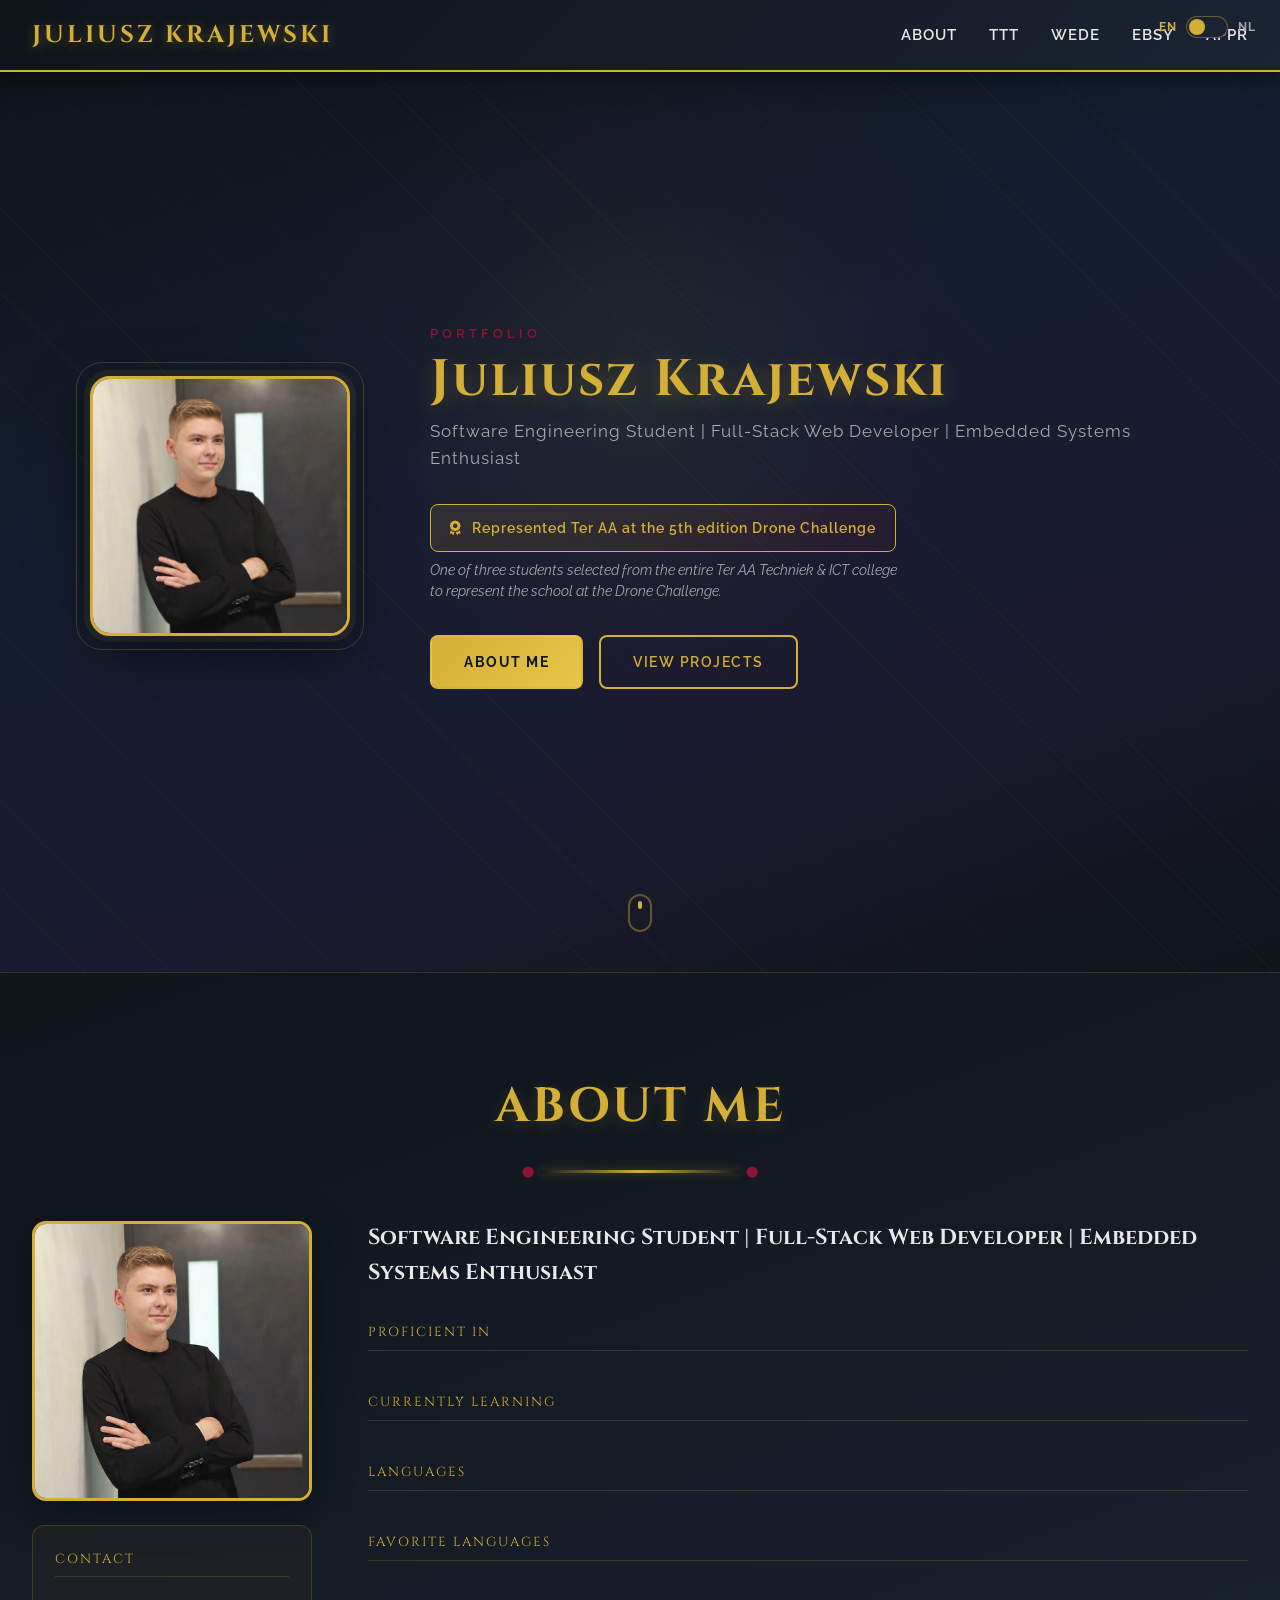
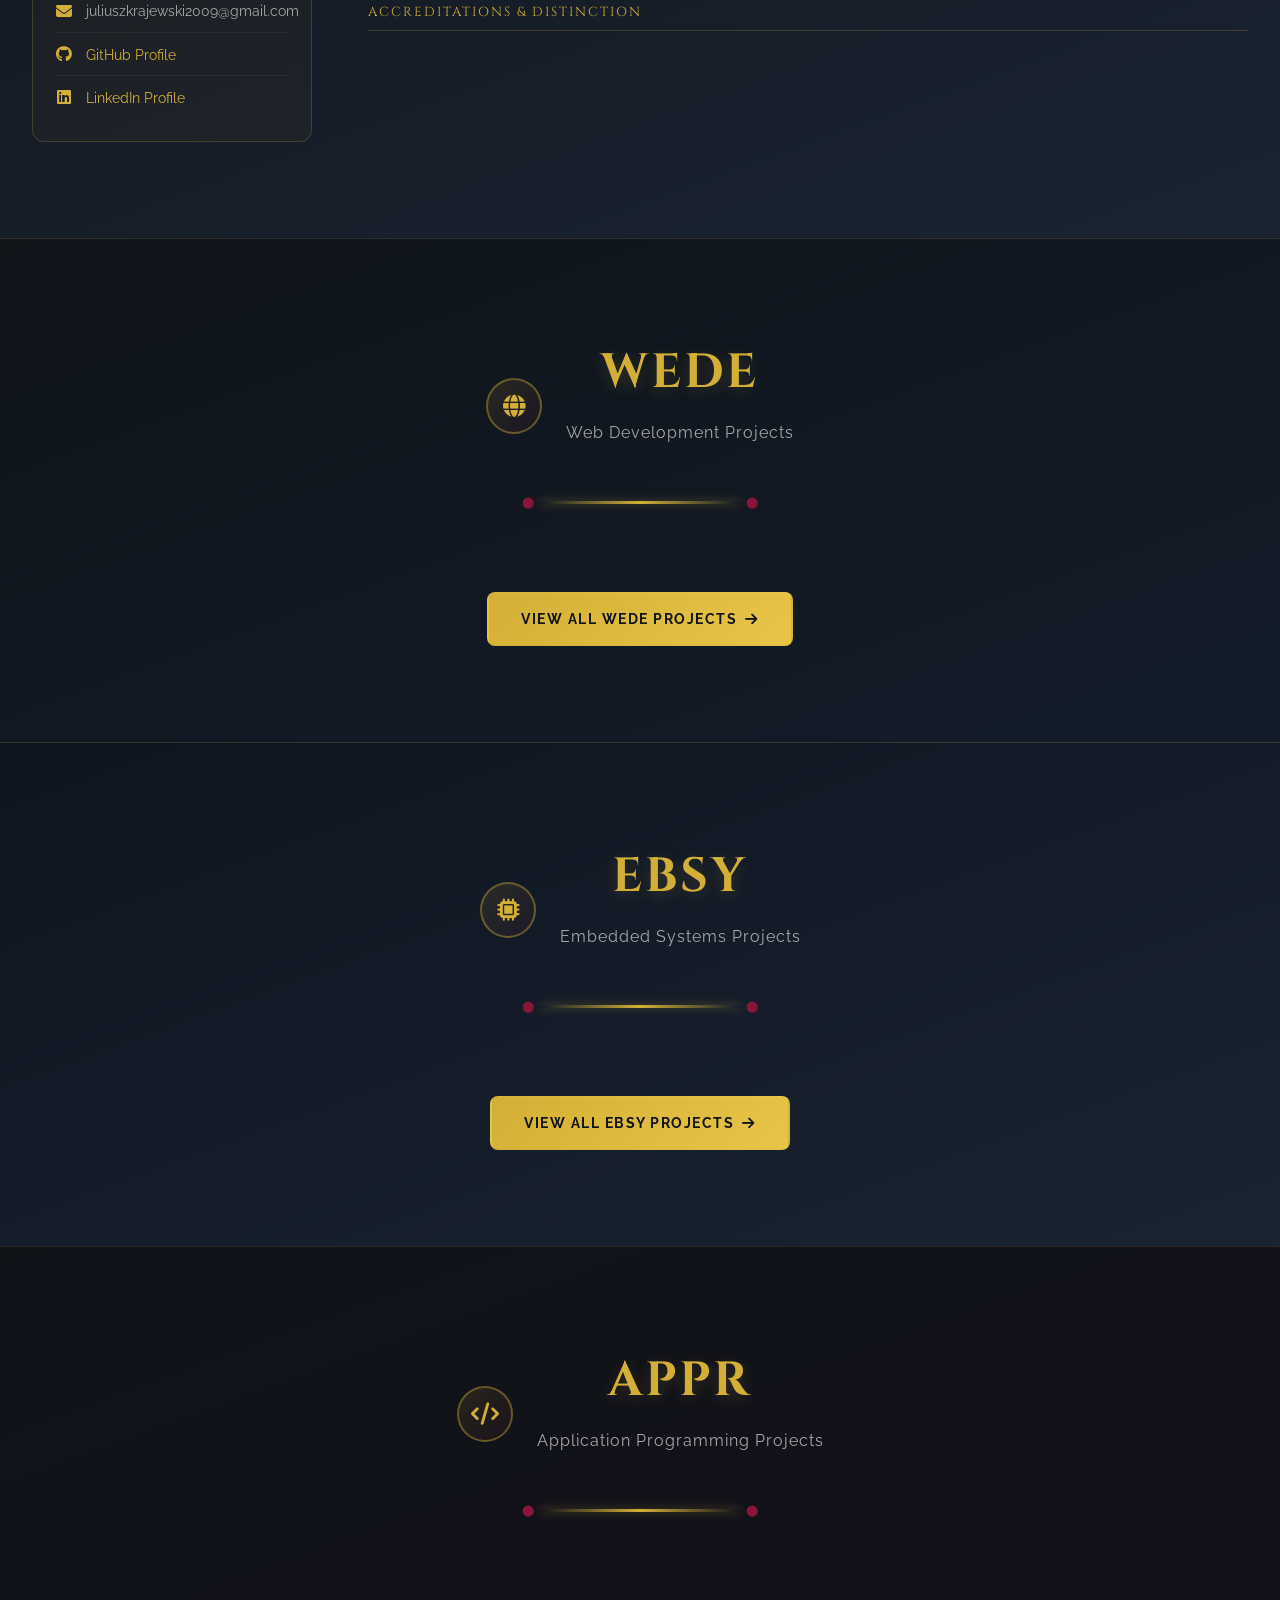
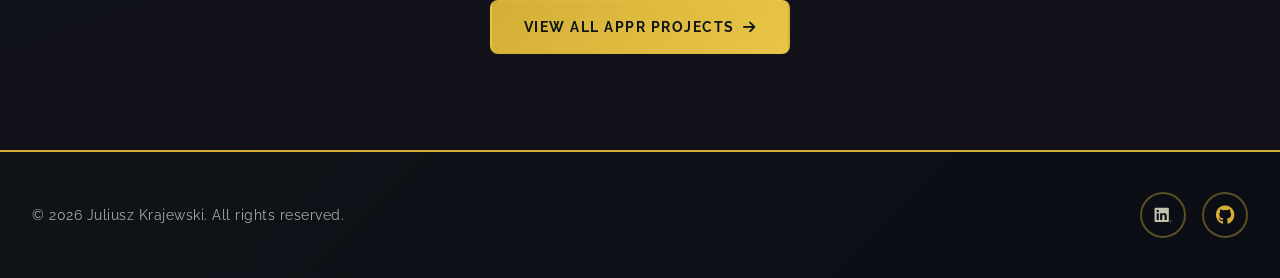
==== index.html @ e49eddc2 "Add files via upload" ====
<!DOCTYPE html>
<html lang="en">
<head>
    <meta charset="UTF-8">
    <meta name="viewport" content="width=device-width, initial-scale=1.0">
    <title>Juliusz Krajewski – Portfolio</title>
    <link rel="preconnect" href="https://fonts.googleapis.com">
    <link href="https://fonts.googleapis.com/css2?family=Cinzel:wght@400;600;700&family=Raleway:wght@300;400;500;600;700&display=swap" rel="stylesheet">
    <link rel="stylesheet" href="https://cdnjs.cloudflare.com/ajax/libs/font-awesome/6.4.0/css/all.min.css">
    <link rel="stylesheet" href="styles/portfolio.css">
</head>
<body>

<!-- Language Toggle -->
<div class="lang-toggle-wrapper">
    <label class="lang-switch" aria-label="Switch language">
        <span class="lang-switch__label lang-switch__label--active">EN</span>
        <div class="lang-switch__toggle">
            <input type="checkbox" id="langToggle" aria-label="Toggle English / Dutch">
            <div class="lang-switch__slider"></div>
        </div>
        <span class="lang-switch__label">NL</span>
    </label>
</div>

<!-- NAVIGATION -->
<header class="main-header" id="top">
    <nav class="navbar">
        <div class="nav-container">
            <a href="#hero" class="logo-link" data-field="hero-name">Juliusz Krajewski</a>
            <ul class="nav-menu" id="navMenu">
                <li><a href="#about" class="nav-link" data-i18n="nav.about">About</a></li>
                <li><a href="pages/ttt.html" class="nav-link" data-i18n="nav.ttt">TTT</a></li>
                <li><a href="#wede"  class="nav-link" data-i18n="nav.wede">WEDE</a></li>
                <li><a href="#ebsy"  class="nav-link" data-i18n="nav.ebsy">EBSY</a></li>
                <li><a href="#appr"  class="nav-link" data-i18n="nav.appr">APPR</a></li>
            </ul>
            <button class="nav-toggle" id="navToggle" aria-label="Toggle navigation">
                <span></span><span></span><span></span>
            </button>
        </div>
    </nav>
</header>

<!-- HERO -->
<section class="hero" id="hero">
    <div class="hero-bg-pattern" aria-hidden="true"></div>
    <div class="hero-inner">

        <div class="hero-photo-wrap">
            <img data-field="hero-image"
                 src="assets/me.jpg"
                 alt="Juliusz Krajewski"
                 class="hero-photo">
            <div class="hero-photo-ring" aria-hidden="true"></div>
        </div>

        <div class="hero-text">
            <p class="hero-eyebrow" data-i18n="hero.eyebrow" data-field="hero-eyebrow">Portfolio</p>
            <h1 class="hero-name" data-field="hero-name">Juliusz Krajewski</h1>
            <p class="hero-title" data-field="hero-title">Software Engineering Student | Full-Stack Web Developer | Embedded Systems Enthusiast</p>
            <div class="hero-badge">
                <i class="fas fa-award"></i>
                <span data-field="hero-participation">Represented Ter AA at the 5th edition Drone Challenge</span>
            </div>
            <p class="hero-badge-sub" data-i18n="hero.badge_sub">
                One of three students selected from the entire Ter AA Techniek & ICT college
                to represent the school at the Drone Challenge.
            </p>
            <div class="hero-ctas">
                <a href="#about" class="btn-gold" data-i18n="hero.btn_about">About Me</a>
                <a href="#wede"  class="btn-outline" data-i18n="hero.btn_projects">View Projects</a>
            </div>
        </div>

    </div>
    <div class="scroll-indicator" aria-hidden="true"><span></span></div>
</section>

<!-- ABOUT ME -->
<section class="section about-section" id="about">
    <div class="section-container">
        <h2 class="section-title" data-i18n="about.title">About Me</h2>
        <div class="roman-divider"></div>

        <div class="about-grid">

            <!-- Left: photo + contact card -->
            <div class="about-left">
                <img data-field="about-image"
                     src="assets/me.jpg"
                     alt="Juliusz Krajewski"
                     class="about-photo">

                <div class="contact-card">
                    <p class="card-label" data-i18n="about.contact">Contact</p>
                    <div class="contact-item">
                        <i class="fas fa-envelope"></i>
                        <span data-field="contact-email">juliuszkrajewski2009@gmail.com</span>
                    </div>
                    <div class="contact-item">
                        <i class="fab fa-github"></i>
                        <a data-field="contact-github"
                           href="https://github.com/ShadowPL618"
                           target="_blank" rel="noopener" data-i18n="about.github">GitHub Profile</a>
                    </div>
                    <div class="contact-item">
                        <i class="fab fa-linkedin"></i>
                        <a data-field="contact-linkedin"
                           href="https://www.linkedin.com/in/juliusz-krajewski-12a225389/?skipRedirect=true"
                           target="_blank" rel="noopener" data-i18n="about.linkedin">LinkedIn Profile</a>
                    </div>
                </div>
            </div>

            <!-- Right: bio, skills, languages -->
            <div class="about-right">
                <h3 class="about-role" data-field="about-title">Software Engineering Student | Full-Stack Web Developer | Embedded Systems Enthusiast</h3>
                <p class="about-bio" data-field="about-bio"></p>

                <div class="skills-block">
                    <p class="card-label" data-i18n="about.skills_proficient">Proficient In</p>
                    <div class="badges-row" id="skills-proficient"></div>
                </div>

                <div class="skills-block">
                    <p class="card-label" data-i18n="about.skills_learning">Currently Learning</p>
                    <div class="badges-row" id="skills-learning"></div>
                </div>

                <div class="skills-block">
                    <p class="card-label" data-i18n="about.languages">Languages</p>
                    <div class="languages-grid" id="languages-grid"></div>
                </div>

                <div class="skills-block" id="favorite-block">
                    <p class="card-label" data-i18n="about.favorite_languages">Favorite Languages</p>
                    <div class="badges-row" id="favorite-technologies"></div>
                </div>

                <div class="skills-block">
                    <p class="card-label" data-i18n="about.certificates">Accreditations & Distinction</p>
                    <ul class="certificates-list" id="certificates-list"></ul>
                </div>
            </div>

        </div>
    </div>
</section>

<!-- WEDE SECTION -->
<section class="section proj-section proj-section--wede" id="wede">
    <div class="section-container">
        <div class="proj-section-header">
            <div class="proj-section-icon"><i class="fas fa-globe"></i></div>
            <div>
                <h2 class="section-title" data-i18n="section.wede">WEDE</h2>
                <p class="section-subtitle" data-i18n="section.wede_subtitle">Web Development Projects</p>
            </div>
        </div>
        <div class="roman-divider"></div>
        <div class="preview-grid" id="projects-wede"></div>
        <div class="section-cta">
            <a href="pages/wede.html" class="btn-gold" data-i18n="project.view_all_wede">
                View All WEDE Projects <i class="fas fa-arrow-right"></i>
            </a>
        </div>
    </div>
</section>

<!-- EBSY SECTION -->
<section class="section proj-section proj-section--ebsy" id="ebsy">
    <div class="section-container">
        <div class="proj-section-header">
            <div class="proj-section-icon"><i class="fas fa-microchip"></i></div>
            <div>
                <h2 class="section-title" data-i18n="section.ebsy">EBSY</h2>
                <p class="section-subtitle" data-i18n="section.ebsy_subtitle">Embedded Systems Projects</p>
            </div>
        </div>
        <div class="roman-divider"></div>
        <div class="preview-grid" id="projects-ebsy"></div>
        <div class="section-cta">
            <a href="pages/ebsy.html" class="btn-gold" data-i18n="project.view_all_ebsy">
                View All EBSY Projects <i class="fas fa-arrow-right"></i>
            </a>
        </div>
    </div>
</section>

<!-- APPR SECTION -->
<section class="section proj-section proj-section--appr" id="appr">
    <div class="section-container">
        <div class="proj-section-header">
            <div class="proj-section-icon"><i class="fas fa-code"></i></div>
            <div>
                <h2 class="section-title" data-i18n="section.appr">APPR</h2>
                <p class="section-subtitle" data-i18n="section.appr_subtitle">Application Programming Projects</p>
            </div>
        </div>
        <div class="roman-divider"></div>
        <div class="preview-grid" id="projects-appr"></div>
        <div class="section-cta">
            <a href="pages/appr.html" class="btn-gold" data-i18n="project.view_all_appr">
                View All APPR Projects <i class="fas fa-arrow-right"></i>
            </a>
        </div>
    </div>
</section>

<!-- FOOTER -->
<footer class="main-footer">
    <div class="footer-inner">
        <p class="footer-copy">&copy; <span id="footer-year">2026</span> <span id="footer-name">Juliusz Krajewski</span>. <span data-i18n="footer.copyright">All rights reserved.</span></p>
        <div class="footer-socials">
            <a href="https://www.linkedin.com/in/juliusz-krajewski-12a225389/?skipRedirect=true"
               target="_blank" rel="noopener" class="social-btn social-btn--linkedin" title="LinkedIn">
                <img src="assets/LinkedIn-Icon-Black-Logo.wine.svg" alt="LinkedIn" class="social-svg">
            </a>
            <a href="https://github.com/ShadowPL618"
               target="_blank" rel="noopener" class="social-btn social-btn--github" title="GitHub">
                <i class="fab fa-github"></i>
            </a>
        </div>
    </div>
</footer>

<!-- Scripts -->
<script src="data/portfolio-data.js"></script>
<script src="scripts/portfolio-i18n.js"></script>
<script src="scripts/portfolio-main.js"></script>

</body>
</html>
---- styles/portfolio.css ----
/**
 * portfolio.css
 * ─────────────────────────────────────────────────────────────
 * Single stylesheet for the entire portfolio.
 * Replaces portfolio-main.css AND landing.css.
 *
 * Sections (Ctrl+F to jump):
 *   1.  CSS Variables & Reset
 *   2.  Typography (Cinzel + Raleway)
 *   3.  Scrollbar
 *   4.  Navigation / Header
 *   5.  Hero Section
 *   6.  Shared Section Styles
 *   7.  About Me Section
 *   8.  Project Preview Cards (landing page)
 *   9.  Project Detail Cards (wede/ebsy/appr/cv pages)
 *   10. Carousel
 *   11. Buttons & Badges
 *   12. Footer
 *   13. Responsive (tablet + mobile)
 * ─────────────────────────────────────────────────────────────
 */


/* ─────────────────────────────────────────────
   1. CSS VARIABLES & RESET
───────────────────────────────────────────── */
:root {
    /* Navy palette */
    --navy-dark:   #0f1419;
    --navy-medium: #1a2332;
    --navy-light:  #2a3f5f;

    /* Legion accent colours */
    --gold:        #d4af37;
    --light-gold:  #e8c547;
    --crimson:     #8b1538;

    /* Text */
    --text-primary:   #e8e8e8;
    --text-secondary: #a8a8a8;

    /* Smooth transition used everywhere */
    --transition: 0.3s cubic-bezier(0.4, 0, 0.2, 1);
}

*, *::before, *::after {
    margin: 0;
    padding: 0;
    box-sizing: border-box;
}

html { scroll-behavior: smooth; }

body {
    font-family: 'Raleway', 'Segoe UI', sans-serif;
    background-color: var(--navy-dark);
    color: var(--text-primary);
    line-height: 1.6;
    overflow-x: hidden;
}

img { display: block; max-width: 100%; }
a   { color: inherit; }


/* ─────────────────────────────────────────────
   2. TYPOGRAPHY
   Cinzel for headings, Raleway for body
───────────────────────────────────────────── */
h1, h2, h3,
.section-title,
.hero-name,
.logo-link,
.preview-card-title,
.project-detailed-content h3 {
    font-family: 'Cinzel', serif;
}

.section-title {
    font-size: clamp(1.8rem, 4vw, 3rem);
    color: var(--gold);
    text-align: center;
    text-transform: uppercase;
    letter-spacing: 3px;
    margin-bottom: 0.5rem;
    text-shadow: 0 4px 15px rgba(212, 175, 55, 0.2);
}

.section-subtitle {
    text-align: center;
    color: var(--text-secondary);
    font-size: 1rem;
    letter-spacing: 1px;
    margin-bottom: 2rem;
}

/* Gold gradient divider line with crimson dots */
.roman-divider {
    max-width: 200px;
    height: 3px;
    margin: 1.5rem auto 2.5rem;
    background: linear-gradient(90deg, transparent, var(--gold), transparent);
    box-shadow: 0 0 10px rgba(212, 175, 55, 0.4);
    position: relative;
}
.roman-divider::before,
.roman-divider::after {
    content: '⬤';
    position: absolute;
    top: 50%;
    transform: translateY(-50%);
    color: var(--crimson);
    font-size: 0.7rem;
}
.roman-divider::before { left: -18px; }
.roman-divider::after  { right: -18px; }


/* ─────────────────────────────────────────────
   3. SCROLLBAR
───────────────────────────────────────────── */
::-webkit-scrollbar       { width: 10px; }
::-webkit-scrollbar-track { background: var(--navy-dark); }
::-webkit-scrollbar-thumb { background: var(--gold); border-radius: 5px; }
::-webkit-scrollbar-thumb:hover { background: var(--light-gold); }


/* ─────────────────────────────────────────────
   4. NAVIGATION / HEADER
───────────────────────────────────────────── */
.main-header {
    position: sticky;
    top: 0;
    z-index: 1000;
    background: linear-gradient(135deg, var(--navy-dark), var(--navy-medium));
    border-bottom: 2px solid var(--gold);
    box-shadow: 0 4px 20px rgba(0, 0, 0, 0.5);
}

.navbar { padding: 1rem 0; }

.nav-container {
    max-width: 1400px;
    margin: 0 auto;
    padding: 0 2rem;
    display: flex;
    justify-content: space-between;
    align-items: center;
}

/* Logo / site name */
.logo-link,
.nav-logo h1 {
    font-family: 'Cinzel', serif;
    font-size: 1.5rem;
    font-weight: 700;
    color: var(--gold);
    text-decoration: none;
    letter-spacing: 3px;
    text-transform: uppercase;
    text-shadow: 0 2px 12px rgba(212, 175, 55, 0.35);
    transition: color var(--transition), text-shadow var(--transition);
}
.logo-link:hover { color: var(--light-gold); }

/* Nav links list */
.nav-menu {
    display: flex;
    list-style: none;
    gap: 2rem;
}

.nav-link {
    color: var(--text-primary);
    text-decoration: none;
    font-size: 0.95rem;
    font-weight: 600;
    text-transform: uppercase;
    letter-spacing: 1px;
    position: relative;
    transition: color var(--transition);
}

/* Underline slide-in on hover / active */
.nav-link::after {
    content: '';
    position: absolute;
    bottom: -5px;
    left: 0;
    width: 0;
    height: 2px;
    background: linear-gradient(90deg, var(--gold), var(--crimson));
    transition: width var(--transition);
}
.nav-link:hover,
.nav-link--active { color: var(--gold); }
.nav-link:hover::after,
.nav-link--active::after { width: 100%; }

/* Hamburger button (hidden on desktop) */
.nav-toggle {
    display: none;
    flex-direction: column;
    gap: 5px;
    background: none;
    border: none;
    cursor: pointer;
    padding: 4px;
}
.nav-toggle span {
    display: block;
    width: 26px;
    height: 2px;
    background: var(--gold);
    border-radius: 2px;
    transition: transform 0.3s, opacity 0.3s;
}
.nav-toggle--active span:nth-child(1) { transform: translateY(7px)  rotate(45deg);  }
.nav-toggle--active span:nth-child(2) { opacity: 0; }
.nav-toggle--active span:nth-child(3) { transform: translateY(-7px) rotate(-45deg); }


/* ─────────────────────────────────────────────
   5. HERO SECTION
───────────────────────────────────────────── */
.hero {
    position: relative;
    min-height: 100vh;
    display: flex;
    align-items: center;
    justify-content: center;
    overflow: hidden;
    padding: 6rem 2rem 8rem;
    background: linear-gradient(160deg,
        var(--navy-dark) 0%,
        #141e30        40%,
        #1a1a2e        70%,
        var(--navy-dark) 100%
    );
}

/* Diagonal grid pattern overlay */
.hero-bg-pattern {
    position: absolute;
    inset: 0;
    pointer-events: none;
    background-image:
        repeating-linear-gradient(45deg,
            rgba(212, 175, 55, 0.03) 0px, rgba(212, 175, 55, 0.03) 1px,
            transparent 1px, transparent 60px),
        repeating-linear-gradient(-45deg,
            rgba(139, 21, 56, 0.02) 0px, rgba(139, 21, 56, 0.02) 1px,
            transparent 1px, transparent 60px);
}

/* Radial glow behind content */
.hero::before {
    content: '';
    position: absolute;
    top: 35%;
    left: 50%;
    transform: translate(-50%, -50%);
    width: 700px;
    height: 700px;
    background: radial-gradient(circle,
        rgba(212, 175, 55, 0.07) 0%,
        rgba(139, 21, 56, 0.04) 50%,
        transparent 72%
    );
    pointer-events: none;
    animation: pulseGlow 7s ease-in-out infinite;
}
@keyframes pulseGlow {
    0%, 100% { opacity: 1;   transform: translate(-50%, -50%) scale(1);   }
    50%       { opacity: 0.6; transform: translate(-50%, -50%) scale(1.12); }
}

.hero-inner {
    position: relative;
    z-index: 2;
    display: flex;
    align-items: center;
    gap: 5rem;
    max-width: 1100px;
    width: 100%;
    margin: 0 auto;
}

/* ── Hero photo ── */
.hero-photo-wrap {
    position: relative;
    flex-shrink: 0;
    opacity: 0;
    transform: translateX(-30px);
    transition: opacity 0.8s ease 0.2s, transform 0.8s ease 0.2s;
}
.hero-photo-wrap.is-visible { opacity: 1; transform: translateX(0); }

.hero-photo {
    width: 260px;
    height: 260px;
    border-radius: 20px;
    object-fit: cover;
    border: 3px solid var(--gold);
    box-shadow: 0 0 0 6px rgba(212, 175, 55, 0.08), 0 20px 60px rgba(0,0,0,0.5);
    transition: transform var(--transition), box-shadow var(--transition);
}
.hero-photo:hover {
    transform: translateY(-8px) rotate(1deg);
    box-shadow: 0 0 0 10px rgba(212, 175, 55, 0.14), 0 30px 80px rgba(0,0,0,0.6);
}

/* Spinning decorative ring */
.hero-photo-ring {
    position: absolute;
    inset: -14px;
    border-radius: 26px;
    border: 1px solid rgba(212, 175, 55, 0.22);
    pointer-events: none;
    animation: spinRing 22s linear infinite;
}
@keyframes spinRing { to { transform: rotate(360deg); } }

/* ── Hero text ── */
.hero-text {
    flex: 1;
    opacity: 0;
    transform: translateX(30px);
    transition: opacity 0.8s ease 0.4s, transform 0.8s ease 0.4s;
}
.hero-text.is-visible { opacity: 1; transform: translateX(0); }

.hero-eyebrow {
    font-size: 0.8rem;
    font-weight: 600;
    color: var(--crimson);
    text-transform: uppercase;
    letter-spacing: 4px;
    margin-bottom: 0.5rem;
}
.hero-name {
    font-size: clamp(2rem, 4vw, 3.2rem);
    color: var(--gold);
    line-height: 1.1;
    letter-spacing: 2px;
    margin-bottom: 0.6rem;
    text-shadow: 0 4px 20px rgba(212, 175, 55, 0.25);
}
.hero-title {
    font-size: 1.05rem;
    color: var(--text-secondary);
    margin-bottom: 2rem;
    letter-spacing: 1px;
}

/* Achievement badge */
.hero-badge {
    display: inline-flex;
    align-items: center;
    gap: 0.6rem;
    background: linear-gradient(135deg,
        rgba(212, 175, 55, 0.12),
        rgba(139, 21, 56, 0.08)
    );
    border: 1px solid var(--gold);
    border-radius: 8px;
    padding: 0.7rem 1.2rem;
    color: var(--gold);
    font-weight: 600;
    font-size: 0.9rem;
    letter-spacing: 1px;
    margin-bottom: 0.5rem;
}
.hero-badge-sub {
    font-size: 0.85rem;
    color: var(--text-secondary);
    font-style: italic;
    margin-bottom: 2rem;
    max-width: 480px;
    line-height: 1.6;
}

/* Hero CTA buttons */
.hero-ctas {
    display: flex;
    gap: 1rem;
    flex-wrap: wrap;
}

/* Scroll bounce indicator */
.scroll-indicator {
    position: absolute;
    bottom: 2.5rem;
    left: 50%;
    transform: translateX(-50%);
    z-index: 2;
}
.scroll-indicator span {
    display: block;
    width: 24px;
    height: 38px;
    border: 2px solid rgba(212, 175, 55, 0.4);
    border-radius: 12px;
    position: relative;
}
.scroll-indicator span::before {
    content: '';
    position: absolute;
    top: 5px;
    left: 50%;
    transform: translateX(-50%);
    width: 4px;
    height: 8px;
    background: var(--gold);
    border-radius: 2px;
    animation: scrollBounce 2s infinite;
}
@keyframes scrollBounce {
    0%, 100% { top: 5px;  opacity: 1; }
    80%       { top: 18px; opacity: 0; }
}


/* ─────────────────────────────────────────────
   6. SHARED SECTION STYLES
───────────────────────────────────────────── */
.portfolio-main { background: var(--navy-dark); }

.section {
    padding: 6rem 0;
    border-top: 1px solid rgba(212, 175, 55, 0.15);
}
.section:first-of-type { border-top: none; }

.section-container {
    max-width: 1400px;
    margin: 0 auto;
    padding: 0 2rem;
}

/* Section header row with icon (WEDE / EBSY / APPR) */
.proj-section-header {
    display: flex;
    align-items: center;
    gap: 1.5rem;
    justify-content: center;
    margin-bottom: 1rem;
}
.proj-section-icon {
    width: 56px;
    height: 56px;
    border-radius: 50%;
    border: 2px solid rgba(212, 175, 55, 0.4);
    background: linear-gradient(135deg,
        rgba(212, 175, 55, 0.12),
        rgba(139, 21, 56, 0.08)
    );
    display: flex;
    align-items: center;
    justify-content: center;
    font-size: 1.4rem;
    color: var(--gold);
    flex-shrink: 0;
    transition: transform var(--transition), box-shadow var(--transition);
}
.proj-section-icon:hover {
    transform: rotate(12deg) scale(1.08);
    box-shadow: 0 0 18px rgba(212, 175, 55, 0.3);
}

/* Alternating background per section */
.proj-section--wede { background: linear-gradient(160deg, var(--navy-dark) 0%, #131c2a 100%); }
.proj-section--ebsy { background: linear-gradient(160deg, #0e1520 0%, var(--navy-medium) 100%); }
.proj-section--appr { background: linear-gradient(160deg, var(--navy-dark) 0%, #14101a 100%); }

/* CTA link below preview cards */
.section-cta {
    text-align: center;
    margin-top: 3rem;
}


/* ─────────────────────────────────────────────
   7. ABOUT ME SECTION
───────────────────────────────────────────── */
.about-section {
    background: linear-gradient(160deg, var(--navy-dark), var(--navy-medium));
}

.about-grid {
    display: grid;
    grid-template-columns: 280px 1fr;
    gap: 3.5rem;
    margin-top: 3rem;
    align-items: start;
    /* Fade-in initial state — JS adds .is-visible */
    opacity: 0;
    transform: translateY(20px);
    transition: opacity 0.7s ease, transform 0.7s ease;
}
.about-grid.is-visible { opacity: 1; transform: translateY(0); }

/* Left column */
.about-left {
    display: flex;
    flex-direction: column;
    gap: 1.5rem;
}

.about-photo, .profile-img {
    width: 100%;
    aspect-ratio: 1;
    object-fit: cover;
    border-radius: 14px;
    border: 3px solid var(--gold);
    box-shadow: 0 10px 40px rgba(0,0,0,0.4);
    transition: transform var(--transition), box-shadow var(--transition);
}
.about-photo:hover, .profile-img:hover {
    transform: translateY(-6px);
    box-shadow: 0 20px 50px rgba(212, 175, 55, 0.2);
}

/* Contact card */
.contact-card {
    background: rgba(212, 175, 55, 0.04);
    border: 1px solid rgba(212, 175, 55, 0.2);
    border-radius: 12px;
    padding: 1.4rem;
}

/* Right column */
.about-role {
    font-family: 'Cinzel', serif;
    font-size: 1.35rem;
    color: var(--text-primary);
    margin-bottom: 1rem;
}
.about-bio {
    color: var(--text-secondary);
    line-height: 1.9;
    margin-bottom: 2rem;
    font-size: 1rem;
}

/* Skills rows */
.skills-block { margin-bottom: 1.8rem; }

.badges-row {
    display: flex;
    flex-wrap: wrap;
    gap: 0.6rem;
    margin-top: 0.6rem;
}

/* Languages grid */
.languages-grid {
    display: grid;
    grid-template-columns: repeat(2, 1fr);
    gap: 0.8rem;
    margin-top: 0.6rem;
}

/* Contact / languages shared item row */
.contact-item,
.language-item {
    display: flex;
    align-items: center;
    gap: 0.8rem;
    padding: 0.6rem 0;
    border-bottom: 1px solid rgba(255,255,255,0.05);
    font-size: 0.9rem;
    color: var(--text-secondary);
    transition: color var(--transition);
}
.contact-item:last-child { border-bottom: none; }
.contact-item i {
    color: var(--gold);
    font-size: 1rem;
    width: 18px;
    text-align: center;
    flex-shrink: 0;
}
.contact-item a {
    color: var(--gold);
    text-decoration: none;
    transition: color var(--transition);
}
.contact-item a:hover { color: var(--light-gold); }

.language-item {
    padding: 0.7rem 1rem;
    background: rgba(212, 175, 55, 0.04);
    border-left: 3px solid var(--gold);
    border-bottom: none;
    border-radius: 6px;
    justify-content: space-between;
}
.language-item:hover { background: rgba(212, 175, 55, 0.1); }
.lang-name  { font-weight: 600; color: var(--text-primary); font-size: 0.9rem; }
.lang-level { color: var(--gold); font-size: 0.78rem; text-transform: uppercase; letter-spacing: 1px; }


/* ─────────────────────────────────────────────
   8. PROJECT PREVIEW CARDS (landing page)
───────────────────────────────────────────── */
.preview-grid {
    display: grid;
    grid-template-columns: repeat(auto-fit, minmax(280px, 1fr));
    gap: 1.8rem;
    margin-top: 2.5rem;
}

.preview-card {
    background: var(--navy-medium);
    border: 1px solid rgba(212, 175, 55, 0.12);
    border-radius: 12px;
    overflow: hidden;
    transition: transform var(--transition), box-shadow var(--transition), border-color var(--transition);
    /* Scroll fade-in */
    opacity: 0;
    transform: translateY(24px);
}
.preview-card.is-visible { opacity: 1; transform: translateY(0); }
.preview-card:nth-child(2) { transition-delay: 0.1s; }
.preview-card:nth-child(3) { transition-delay: 0.2s; }

.preview-card:hover {
    transform: translateY(-8px);
    box-shadow: 0 20px 50px rgba(0,0,0,0.4), 0 0 0 1px rgba(212, 175, 55, 0.3);
    border-color: rgba(212, 175, 55, 0.4);
}

/* Card image */
.preview-card-img-wrap {
    position: relative;
    height: 200px;
    overflow: hidden;
}
.preview-card-img {
    width: 100%;
    height: 100%;
    object-fit: cover;
    transition: transform 0.5s ease;
}
.preview-card:hover .preview-card-img { transform: scale(1.06); }

.preview-card-overlay {
    position: absolute;
    inset: 0;
    background: linear-gradient(to top, rgba(15,20,25,0.65) 0%, transparent 60%);
}

/* Card body */
.preview-card-body { padding: 1.4rem 1.5rem 1.6rem; }

.preview-card-title {
    font-size: 1.15rem;
    color: var(--gold);
    margin-bottom: 0.5rem;
    letter-spacing: 1px;
}
.preview-card-desc {
    color: var(--text-secondary);
    font-size: 0.9rem;
    line-height: 1.7;
    margin-bottom: 1rem;
}

/* Tech tags (shared between preview cards and detail cards) */
.tech-tags, .project-tech {
    display: flex;
    flex-wrap: wrap;
    gap: 0.5rem;
}
.tech-tag {
    padding: 0.3rem 0.85rem;
    background: rgba(212, 175, 55, 0.08);
    border: 1px solid rgba(212, 175, 55, 0.35);
    color: var(--gold);
    border-radius: 20px;
    font-size: 0.78rem;
    text-transform: uppercase;
    letter-spacing: 0.5px;
    transition: background var(--transition);
}
.tech-tag:hover { background: rgba(212, 175, 55, 0.18); }


/* ─────────────────────────────────────────────
   9. PROJECT DETAIL CARDS (wede/ebsy/appr pages)
───────────────────────────────────────────── */
.projects-detailed-grid {
    display: grid;
    grid-template-columns: 1fr;
    gap: 3rem;
    margin-top: 3rem;
}

.project-detailed-card {
    display: grid;
    grid-template-columns: 1fr 1fr;
    gap: 2rem;
    padding: 2rem;
    background: var(--navy-medium);
    border: 1px solid rgba(212, 175, 55, 0.1);
    border-radius: 12px;
    box-shadow: 0 8px 30px rgba(0,0,0,0.3);
    transition: box-shadow var(--transition);
}
.project-detailed-card:hover {
    box-shadow: 0 15px 50px rgba(212, 175, 55, 0.12);
}

/* Text side of the detail card */
.project-detailed-content {
    display: flex;
    flex-direction: column;
    gap: 1.4rem;
}
.project-detailed-content h3 {
    font-size: 1.8rem;
    color: var(--gold);
    text-shadow: 0 2px 10px rgba(212, 175, 55, 0.2);
}

/* Overview / description / tech blocks */
.project-overview,
.project-description,
.project-tech-section {
    background: rgba(212, 175, 55, 0.04);
    padding: 1.3rem 1.5rem;
    border-left: 3px solid var(--gold);
    border-radius: 8px;
}
.project-overview h4,
.project-description h4,
.project-tech-section h4 {
    color: var(--light-gold);
    margin-bottom: 0.8rem;
    text-transform: uppercase;
    letter-spacing: 1px;
    font-size: 0.9rem;
}
.project-overview p,
.project-description p {
    color: var(--text-secondary);
    line-height: 1.8;
    font-size: 0.95rem;
}

/* Action buttons row at bottom of detail card */
.project-action {
    margin-top: auto;
    display: flex;
    gap: 1rem;
    flex-wrap: wrap;
}


/* ─────────────────────────────────────────────
   10. CAROUSEL
───────────────────────────────────────────── */
.project-media-carousel {
    position: relative;
    background: var(--navy-dark);
    border-radius: 10px;
    overflow: hidden;
    height: 350px;
    display: flex;
    align-items: center;
    justify-content: center;
}

.carousel-main {
    width: 100%;
    height: 100%;
    position: relative;
}

.carousel-item {
    position: absolute;
    inset: 0;
    opacity: 0;
    transition: opacity var(--transition);
    display: flex;
    align-items: center;
    justify-content: center;
}
.carousel-item.active { opacity: 1; }
.carousel-item img    { width: 100%; height: 100%; object-fit: cover; }
.carousel-item video  { width: 100%; height: 100%; object-fit: contain; }

.video-container {
    width: 100%;
    height: 100%;
    display: flex;
    align-items: center;
    justify-content: center;
    background: rgba(0,0,0,0.5);
}

/* Prev / Next buttons */
.carousel-nav {
    position: absolute;
    top: 50%;
    left: 0;
    right: 0;
    transform: translateY(-50%);
    display: flex;
    justify-content: space-between;
    padding: 0 1rem;
    pointer-events: none;
    z-index: 10;
}
.carousel-prev,
.carousel-next {
    width: 42px;
    height: 42px;
    border-radius: 50%;
    border: none;
    background: rgba(212, 175, 55, 0.8);
    color: var(--navy-dark);
    font-size: 1.1rem;
    cursor: pointer;
    display: flex;
    align-items: center;
    justify-content: center;
    pointer-events: all;
    transition: all var(--transition);
}
.carousel-prev:hover,
.carousel-next:hover {
    background: var(--gold);
    transform: scale(1.1);
}

/* Dot indicators */
.carousel-indicators {
    position: absolute;
    bottom: 14px;
    left: 50%;
    transform: translateX(-50%);
    display: flex;
    gap: 0.7rem;
    z-index: 10;
}
.indicator {
    width: 10px;
    height: 10px;
    border-radius: 50%;
    background: rgba(212, 175, 55, 0.35);
    border: 2px solid transparent;
    cursor: pointer;
    transition: all var(--transition);
}
.indicator.active {
    background: var(--gold);
    width: 28px;
    border-radius: 5px;
}
.indicator:hover { background: var(--light-gold); }


/* ─────────────────────────────────────────────
   11. BUTTONS & BADGES
───────────────────────────────────────────── */

/* Gold filled button */
.btn-gold {
    display: inline-flex;
    align-items: center;
    gap: 0.5rem;
    padding: 0.85rem 2rem;
    background: linear-gradient(135deg, var(--gold), var(--light-gold));
    color: var(--navy-dark);
    border: 2px solid transparent;
    border-radius: 8px;
    font-family: 'Raleway', sans-serif;
    font-weight: 700;
    font-size: 0.88rem;
    text-transform: uppercase;
    letter-spacing: 1.5px;
    text-decoration: none;
    cursor: pointer;
    transition: all var(--transition);
}
.btn-gold:hover {
    transform: translateY(-3px);
    box-shadow: 0 12px 30px rgba(212, 175, 55, 0.35);
}

/* Outline / ghost button */
.btn-outline {
    display: inline-flex;
    align-items: center;
    gap: 0.5rem;
    padding: 0.85rem 2rem;
    background: transparent;
    color: var(--gold);
    border: 2px solid var(--gold);
    border-radius: 8px;
    font-family: 'Raleway', sans-serif;
    font-weight: 600;
    font-size: 0.88rem;
    text-transform: uppercase;
    letter-spacing: 1.5px;
    text-decoration: none;
    cursor: pointer;
    transition: all var(--transition);
}
.btn-outline:hover {
    background: rgba(212, 175, 55, 0.1);
    transform: translateY(-3px);
    box-shadow: 0 12px 30px rgba(212, 175, 55, 0.15);
}

/* GitHub button variant */
.btn-github {
    display: inline-flex;
    align-items: center;
    gap: 0.5rem;
    padding: 0.85rem 2rem;
    background: transparent;
    color: var(--text-secondary);
    border: 2px solid rgba(255,255,255,0.2);
    border-radius: 8px;
    font-family: 'Raleway', sans-serif;
    font-weight: 600;
    font-size: 0.88rem;
    text-transform: uppercase;
    letter-spacing: 1.5px;
    text-decoration: none;
    cursor: pointer;
    transition: all var(--transition);
}
.btn-github:hover {
    border-color: var(--text-primary);
    color: var(--text-primary);
    transform: translateY(-3px);
    box-shadow: 0 10px 25px rgba(255,255,255,0.08);
}

/* Skill badges */
.card-label {
    font-family: 'Cinzel', serif;
    color: var(--gold);
    font-size: 0.82rem;
    text-transform: uppercase;
    letter-spacing: 2px;
    margin-bottom: 0.8rem;
    padding-bottom: 0.4rem;
    border-bottom: 1px solid rgba(212, 175, 55, 0.2);
}

.badge {
    padding: 0.4rem 1rem;
    border-radius: 20px;
    font-size: 0.85rem;
    font-weight: 500;
    cursor: default;
    transition: all var(--transition);
}
.badge-gold {
    background: rgba(212, 175, 55, 0.1);
    border: 1px solid var(--gold);
    color: var(--gold);
}
.badge-gold:hover {
    background: rgba(212, 175, 55, 0.22);
    transform: translateY(-2px);
    box-shadow: 0 4px 12px rgba(212, 175, 55, 0.2);
}
.badge-crimson {
    background: rgba(139, 21, 56, 0.12);
    border: 1px solid var(--crimson);
    color: #e07090;
}
.badge-crimson:hover {
    background: rgba(139, 21, 56, 0.25);
    transform: translateY(-2px);
}

/* participation badge (hero) */
.participation-badge {
    display: inline-flex;
    align-items: center;
    gap: 0.5rem;
    background: linear-gradient(135deg,
        rgba(212, 175, 55, 0.1),
        rgba(139, 21, 56, 0.08)
    );
    border: 2px solid var(--gold);
    padding: 0.8rem 1rem;
    border-radius: 10px;
    color: var(--gold);
    font-weight: 600;
    letter-spacing: 1px;
    text-align: center;
    justify-content: center;
}


/* ─────────────────────────────────────────────
   12. FOOTER
───────────────────────────────────────────── */
.main-footer {
    background: linear-gradient(135deg, var(--navy-dark), #0a0d14);
    border-top: 2px solid var(--gold);
    padding: 2.5rem 2rem;
    margin-top: 0;
}

.footer-inner,
.footer-container {
    max-width: 1400px;
    margin: 0 auto;
    display: flex;
    align-items: center;
    justify-content: space-between;
    gap: 1.5rem;
    flex-wrap: wrap;
}

.footer-copy,
.footer-content p {
    color: var(--text-secondary);
    font-size: 0.88rem;
    letter-spacing: 0.5px;
}

/* Social icon buttons */
.footer-socials { display: flex; gap: 1rem; }

.social-btn,
.social-icon {
    width: 46px;
    height: 46px;
    border-radius: 50%;
    border: 2px solid rgba(212, 175, 55, 0.4);
    display: flex;
    align-items: center;
    justify-content: center;
    color: var(--gold);
    font-size: 1.2rem;
    text-decoration: none;
    background: transparent;
    transition: all var(--transition);
}
.social-btn:hover,
.social-icon:hover {
    transform: translateY(-4px);
    border-color: var(--gold);
    box-shadow: 0 10px 25px rgba(212, 175, 55, 0.25);
    background: rgba(212, 175, 55, 0.08);
}

/* LinkedIn SVG icon — themed to gold */
.social-svg {
    width: 22px;
    height: 22px;
    filter: brightness(0) invert(1) sepia(1) saturate(2) hue-rotate(5deg);
    opacity: 0.75;
    transition: opacity var(--transition), filter var(--transition);
}
.social-btn--linkedin:hover .social-svg {
    opacity: 1;
    filter: brightness(0) saturate(100%) invert(75%) sepia(60%)
            saturate(500%) hue-rotate(5deg) brightness(95%);
}


/* ─────────────────────────────────────────────
   13. RESPONSIVE
───────────────────────────────────────────── */

/* Tablet */
@media (max-width: 1024px) {
    .project-detailed-card {
        grid-template-columns: 1fr;
    }
    .project-media-carousel { height: 300px; }
}

/* Medium screens */
@media (max-width: 900px) {
    /* Hero stacks vertically */
    .hero-inner {
        flex-direction: column;
        text-align: center;
        gap: 2.5rem;
    }
    .hero-text, .hero-photo-wrap { transform: none !important; }
    .hero-ctas  { justify-content: center; }
    .hero-badge, .hero-badge-sub { margin-left: auto; margin-right: auto; }

    /* About grid stacks */
    .about-grid { grid-template-columns: 1fr; }
    .about-left {
        flex-direction: row;
        flex-wrap: wrap;
        align-items: flex-start;
        gap: 1.5rem;
    }
    .about-photo { width: 160px; height: 160px; }
    .contact-card { flex: 1; min-width: 220px; }
}

/* Mobile nav */
@media (max-width: 768px) {
    .nav-toggle { display: flex; }

    .nav-menu {
        position: absolute;
        top: 100%;
        left: 0;
        width: 100%;
        background: var(--navy-dark);
        border-bottom: 2px solid var(--gold);
        flex-direction: column;
        gap: 0;
        max-height: 0;
        overflow: hidden;
        transition: max-height 0.4s ease;
    }
    .nav-menu--open { max-height: 400px; }
    .nav-menu li { border-top: 1px solid rgba(212, 175, 55, 0.1); }
    .nav-link { display: block; padding: 1rem 2rem; }

    /* Sections */
    .section { padding: 4rem 0; }
    .section-container { padding: 0 1.2rem; }

    /* Project cards */
    .project-detailed-card { padding: 1.2rem; gap: 1.2rem; }
    .project-media-carousel { height: 240px; }

    /* About */
    .languages-grid { grid-template-columns: 1fr; }
}

/* Small phones */
@media (max-width: 480px) {
    .hero-photo { width: 180px; height: 180px; }
    .hero-name  { font-size: 1.8rem; }
    .preview-grid { grid-template-columns: 1fr; }
    .about-left   { flex-direction: column; align-items: center; }
    .about-photo  { width: 140px; height: 140px; }
    .footer-inner,
    .footer-container { flex-direction: column; text-align: center; }
}


/* ─────────────────────────────────────────────
   TECH TALENT TEAM (TTT) PAGE
───────────────────────────────────────────── */

/* TTT info cards row — side by side */
.ttt-intro-grid {
    display: grid;
    grid-template-columns: 1fr 1fr;
    gap: 1.8rem;
    max-width: 1000px;
    margin: 2rem auto 3rem;
}

.ttt-card {
    background: linear-gradient(160deg, rgba(212, 175, 55, 0.06), rgba(139, 21, 56, 0.04));
    border: 1px solid rgba(212, 175, 55, 0.25);
    border-radius: 14px;
    padding: 2rem;
    transition: transform var(--transition), box-shadow var(--transition);
    position: relative;
    overflow: hidden;
}

.ttt-card:hover {
    transform: translateY(-6px);
    box-shadow: 0 20px 50px rgba(0, 0, 0, 0.4), 0 0 0 1px rgba(212, 175, 55, 0.3);
}

/* Subtle diagonal glow inside card */
.ttt-card::before {
    content: '';
    position: absolute;
    top: -50%;
    right: -50%;
    width: 100%;
    height: 100%;
    background: radial-gradient(circle, rgba(212, 175, 55, 0.05), transparent 70%);
    pointer-events: none;
}

.ttt-card-icon {
    font-size: 2.2rem;
    color: var(--gold);
    margin-bottom: 1rem;
    display: block;
    text-align: center;
}

.ttt-card-title {
    font-family: 'Cinzel', serif;
    color: var(--gold);
    text-align: center;
    text-transform: uppercase;
    letter-spacing: 2px;
    font-size: 0.85rem;
    margin-bottom: 1.2rem;
    padding-bottom: 0.6rem;
    border-bottom: 1px solid rgba(212, 175, 55, 0.2);
}

.ttt-card-text {
    color: var(--text-secondary);
    line-height: 1.8;
    font-size: 0.9rem;
}

/* Roles list in TTT card */
.ttt-roles-list {
    list-style: none;
    padding: 0;
    margin: 0;
    display: flex;
    flex-direction: column;
    gap: 0.5rem;
}

.ttt-roles-list li {
    display: flex;
    align-items: center;
    gap: 0.8rem;
    padding: 0.7rem 1rem;
    background: rgba(212, 175, 55, 0.04);
    border: 1px solid rgba(212, 175, 55, 0.1);
    border-radius: 8px;
    color: var(--text-secondary);
    font-size: 0.9rem;
    transition: background var(--transition), border-color var(--transition);
}

.ttt-roles-list li:hover {
    background: rgba(212, 175, 55, 0.1);
    border-color: rgba(212, 175, 55, 0.3);
}

.ttt-roles-list li i {
    color: var(--gold);
    width: 20px;
    text-align: center;
    flex-shrink: 0;
}

/* Image with more natural framing — soft rounded corners, subtle shadow */
.ttt-media-img {
    width: 100%;
    height: 100%;
    object-fit: cover;
    border-radius: 10px;
    transition: transform 0.5s ease;
}

.ttt-media-img:hover {
    transform: scale(1.03);
}

/* TTT detail card variant with consistent height */
.ttt-detail-card {
    display: grid;
    grid-template-columns: 1fr 1fr;
    gap: 2rem;
    padding: 2rem;
    background: var(--navy-medium);
    border: 1px solid rgba(212, 175, 55, 0.1);
    border-radius: 12px;
    box-shadow: 0 8px 30px rgba(0,0,0,0.3);
    transition: box-shadow var(--transition);
}

.ttt-detail-card:hover {
    box-shadow: 0 15px 50px rgba(212, 175, 55, 0.12);
}

/* Media side — more spacious and natural */
.ttt-media-side {
    position: relative;
    background: var(--navy-dark);
    border-radius: 10px;
    overflow: hidden;
    min-height: 360px;
    display: flex;
    align-items: center;
    justify-content: center;
    border: 1px solid rgba(212, 175, 55, 0.08);
}

/* Content side */
.ttt-content-side {
    display: flex;
    flex-direction: column;
    gap: 1.4rem;
}

.ttt-content-side h3 {
    font-family: 'Cinzel', serif;
    font-size: 1.5rem;
    color: var(--gold);
    text-shadow: 0 2px 10px rgba(212, 175, 55, 0.2);
}

/* Section subtitles for TTT sections */
.ttt-section-subtitle {
    text-align: center;
    color: var(--text-secondary);
    font-size: 1rem;
    letter-spacing: 1px;
    margin-bottom: 2rem;
}

/* TTT certificates grid */
.ttt-certs-grid {
    max-width: 750px;
    margin: 2rem auto 0;
    display: grid;
    grid-template-columns: 1fr 1fr;
    gap: 0.8rem;
}

/* Responsive: stack side-by-side on mobile */
@media (max-width: 900px) {
    .ttt-intro-grid {
        grid-template-columns: 1fr;
    }
    .ttt-detail-card {
        grid-template-columns: 1fr;
    }
    .ttt-media-side {
        height: 260px;
    }
    .ttt-certs-grid {
        grid-template-columns: 1fr;
    }
}

/* ─────────────────────────────────────────────
   ABOUT ME ADDITIONS
   Native language tag, favorite badge star,
   certificates list
───────────────────────────────────────────── */

/* "Native" pill next to language name */
.lang-native-tag {
    display: inline-block;
    padding: 0.1rem 0.5rem;
    margin-left: 0.4rem;
    background: linear-gradient(135deg, var(--gold), var(--light-gold));
    color: var(--navy-dark);
    border-radius: 20px;
    font-size: 0.65rem;
    font-weight: 700;
    text-transform: uppercase;
    letter-spacing: 0.5px;
    vertical-align: middle;
}

/* Star icon inside favorite-language badges */
.badge-favorite i {
    font-size: 0.7rem;
    margin-right: 0.2rem;
    color: var(--gold);
}

/* Certificates list */
.certificates-list {
    list-style: none;
    display: flex;
    flex-direction: column;
    gap: 0.7rem;
    margin-top: 0.6rem;
}

.certificate-item {
    display: flex;
    align-items: flex-start;
    gap: 0.9rem;
    padding: 0.9rem 1.1rem;
    background: rgba(212, 175, 55, 0.04);
    border: 1px solid rgba(212, 175, 55, 0.15);
    border-left: 3px solid var(--gold);
    border-radius: 8px;
    transition: background var(--transition), border-color var(--transition);
}

.certificate-item:hover {
    background: rgba(212, 175, 55, 0.09);
    border-color: rgba(212, 175, 55, 0.4);
}

.certificate-item > i {
    color: var(--gold);
    font-size: 1.1rem;
    flex-shrink: 0;
    margin-top: 0.1rem;
}

.certificate-body {
    display: flex;
    flex-direction: column;
    gap: 0.2rem;
}

.certificate-title {
    color: var(--text-primary);
    font-weight: 600;
    font-size: 0.92rem;
}

.certificate-meta {
    color: var(--text-secondary);
    font-size: 0.78rem;
    letter-spacing: 0.3px;
}

/* ─────────────────────────────────────────────
   LANGUAGE TOGGLE SWITCH (i18n)
   Matches the CV site's toggle style
───────────────────────────────────────────── */
.lang-toggle-wrapper {
    position: fixed;
    top: 1rem;
    right: 1.5rem;
    z-index: 2000;
}

.lang-switch {
    display: flex;
    align-items: center;
    gap: 0.6rem;
    cursor: pointer;
    font-family: 'Raleway', sans-serif;
    font-size: 0.78rem;
    font-weight: 700;
    text-transform: uppercase;
    letter-spacing: 1px;
}

.lang-switch__label {
    color: var(--text-secondary);
    transition: color var(--transition);
}

.lang-switch__label--active {
    color: var(--gold);
}

.lang-switch__toggle {
    position: relative;
    width: 42px;
    height: 22px;
}

.lang-switch__toggle input {
    opacity: 0;
    width: 0;
    height: 0;
}

.lang-switch__slider {
    position: absolute;
    inset: 0;
    background: var(--navy-medium);
    border: 1px solid rgba(212, 175, 55, 0.4);
    border-radius: 22px;
    transition: all 0.3s ease;
}

.lang-switch__slider::before {
    content: '';
    position: absolute;
    width: 16px;
    height: 16px;
    left: 2px;
    bottom: 2px;
    background: var(--gold);
    border-radius: 50%;
    transition: transform 0.3s ease;
}

.lang-switch__toggle input:checked + .lang-switch__slider {
    background: rgba(212, 175, 55, 0.2);
    border-color: var(--gold);
}

.lang-switch__toggle input:checked + .lang-switch__slider::before {
    transform: translateX(20px);
    background: var(--light-gold);
}

/* ─────────────────────────────────────────────
   COLLABORATIVE PROJECT TAG
───────────────────────────────────────────── */
.collab-tag {
    display: inline-flex;
    align-items: center;
    gap: 0.5rem;
    padding: 0.4rem 0.9rem;
    background: rgba(139, 21, 56, 0.15);
    border: 1px solid var(--crimson);
    border-radius: 20px;
    color: #e07090;
    font-size: 0.78rem;
    font-weight: 600;
    text-transform: uppercase;
    letter-spacing: 0.5px;
    width: fit-content;
}

.collab-tag i {
    color: var(--crimson);
}

/* Disabled / private project button */
.disabled-btn {
    opacity: 0.7;
    cursor: default;
    background: rgba(255, 255, 255, 0.03);
    border-color: rgba(255, 255, 255, 0.1);
    color: var(--text-secondary);
    pointer-events: none;
}
.disabled-btn i {
    color: var(--crimson);
}
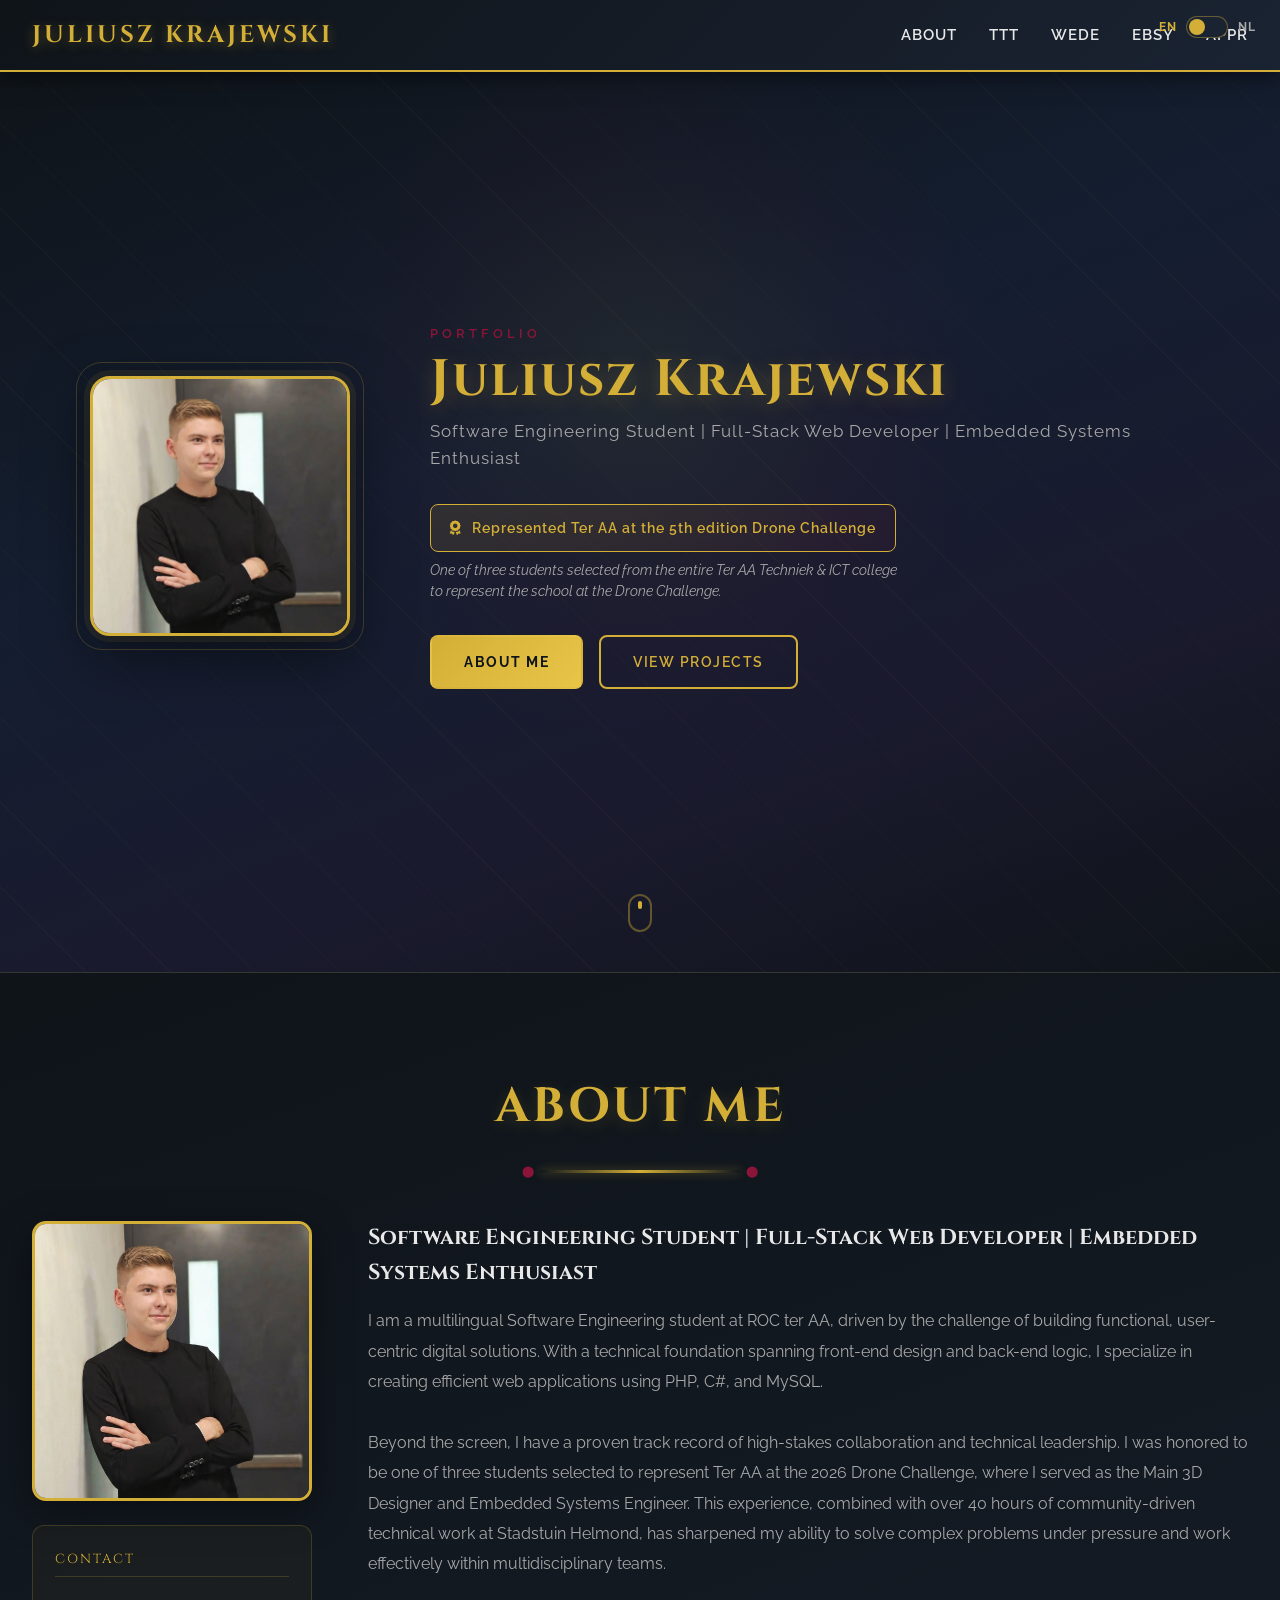
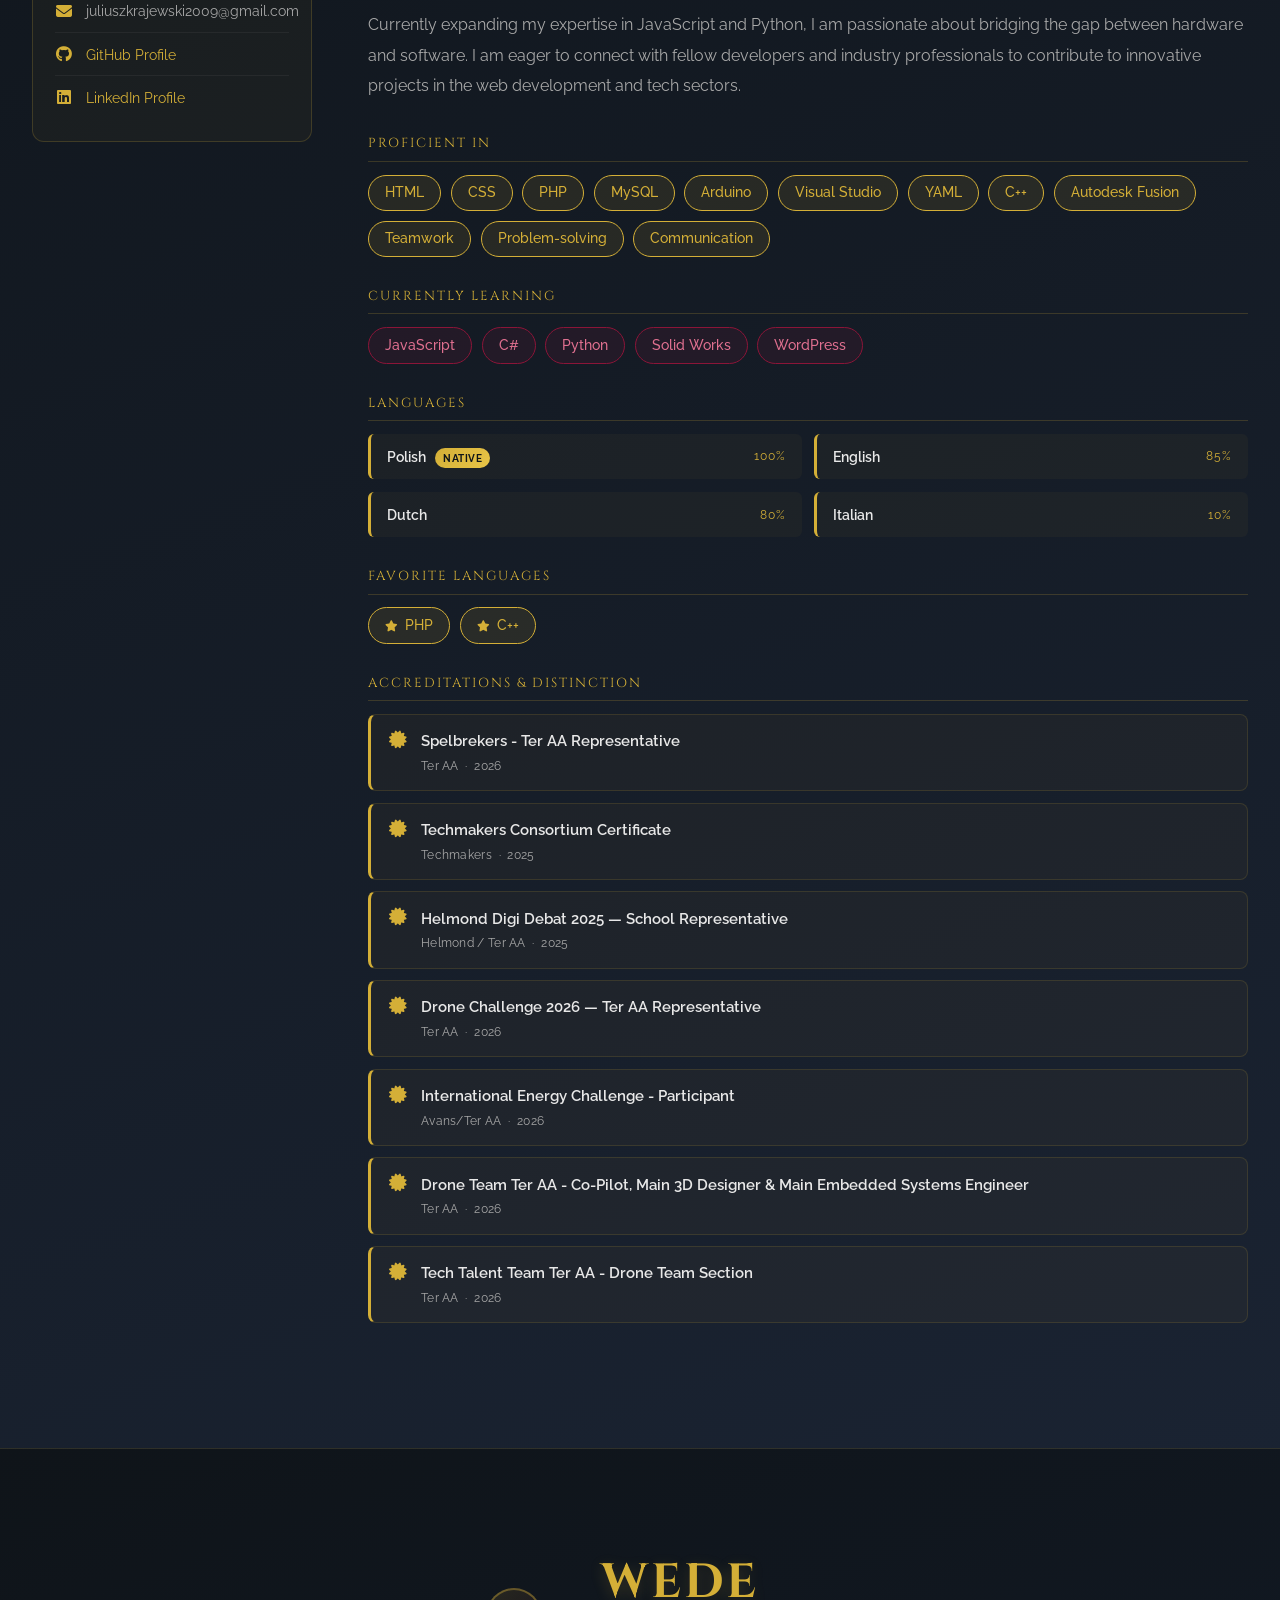
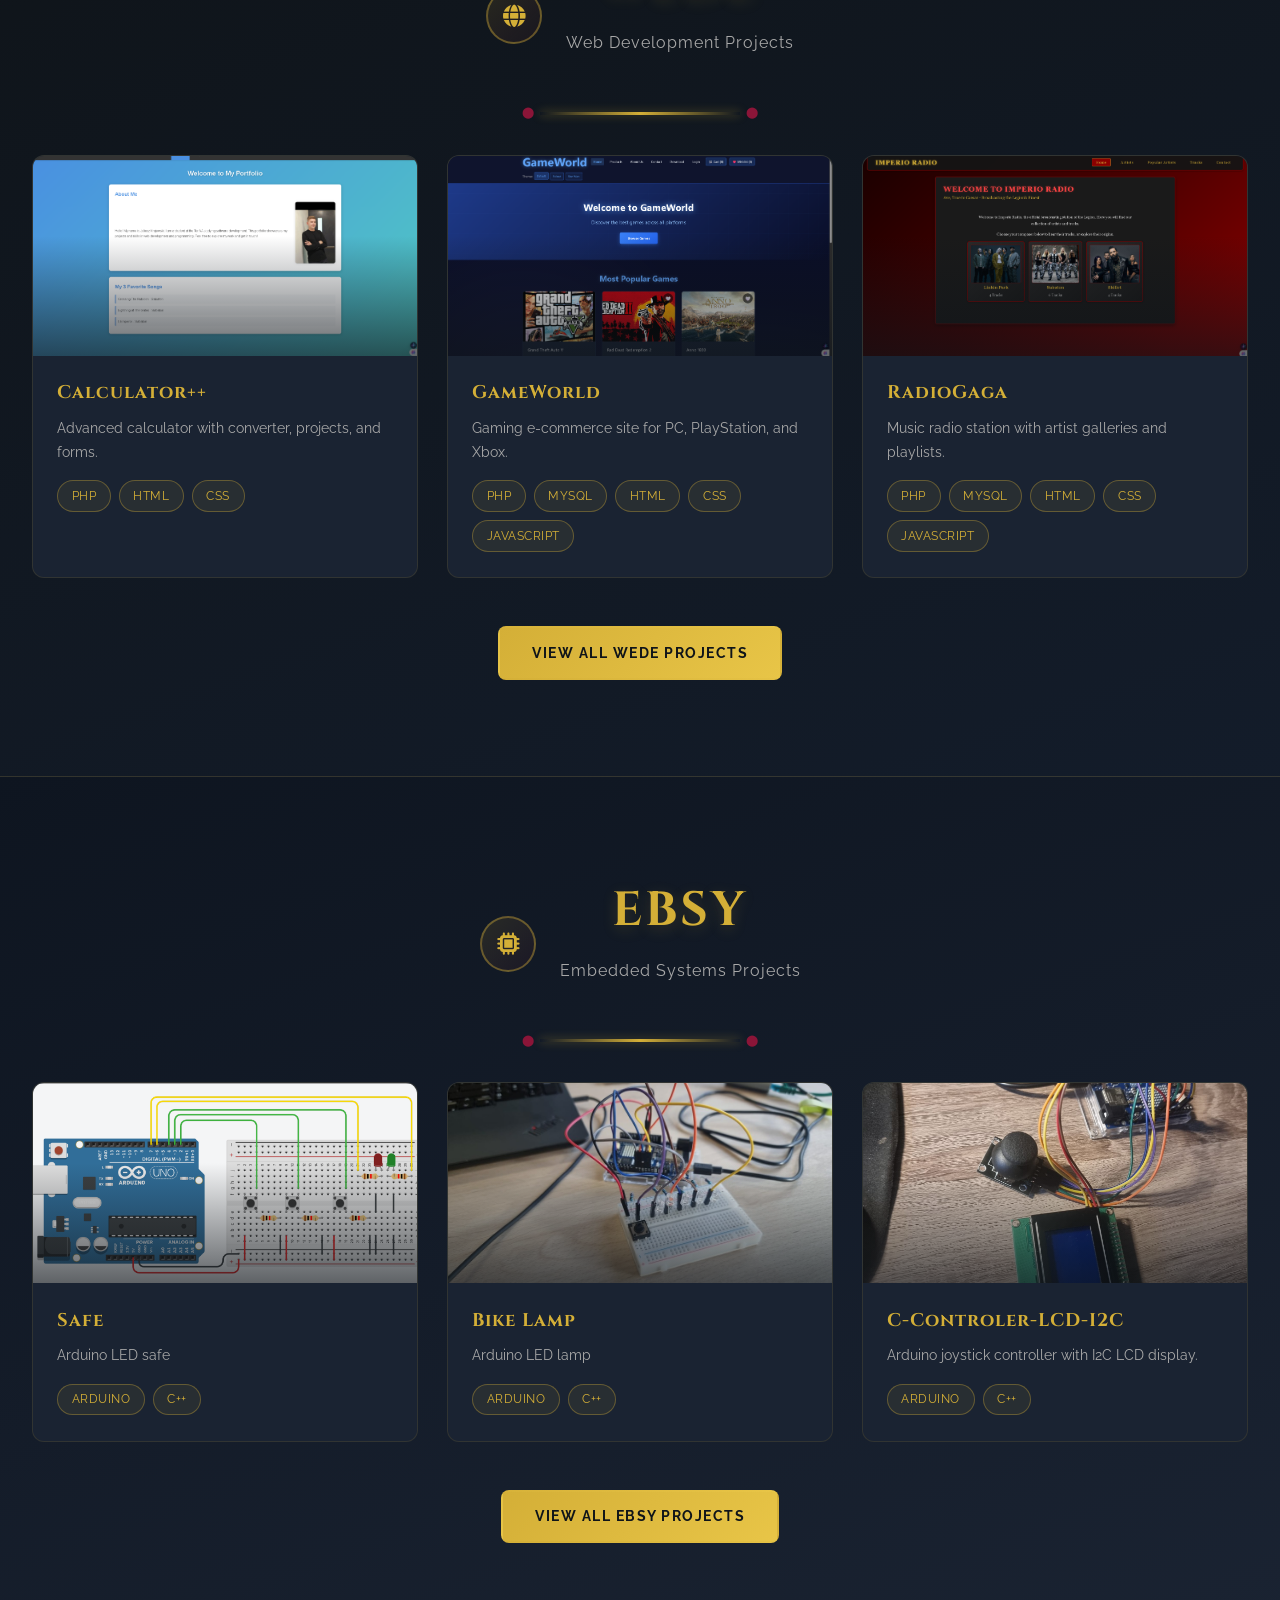
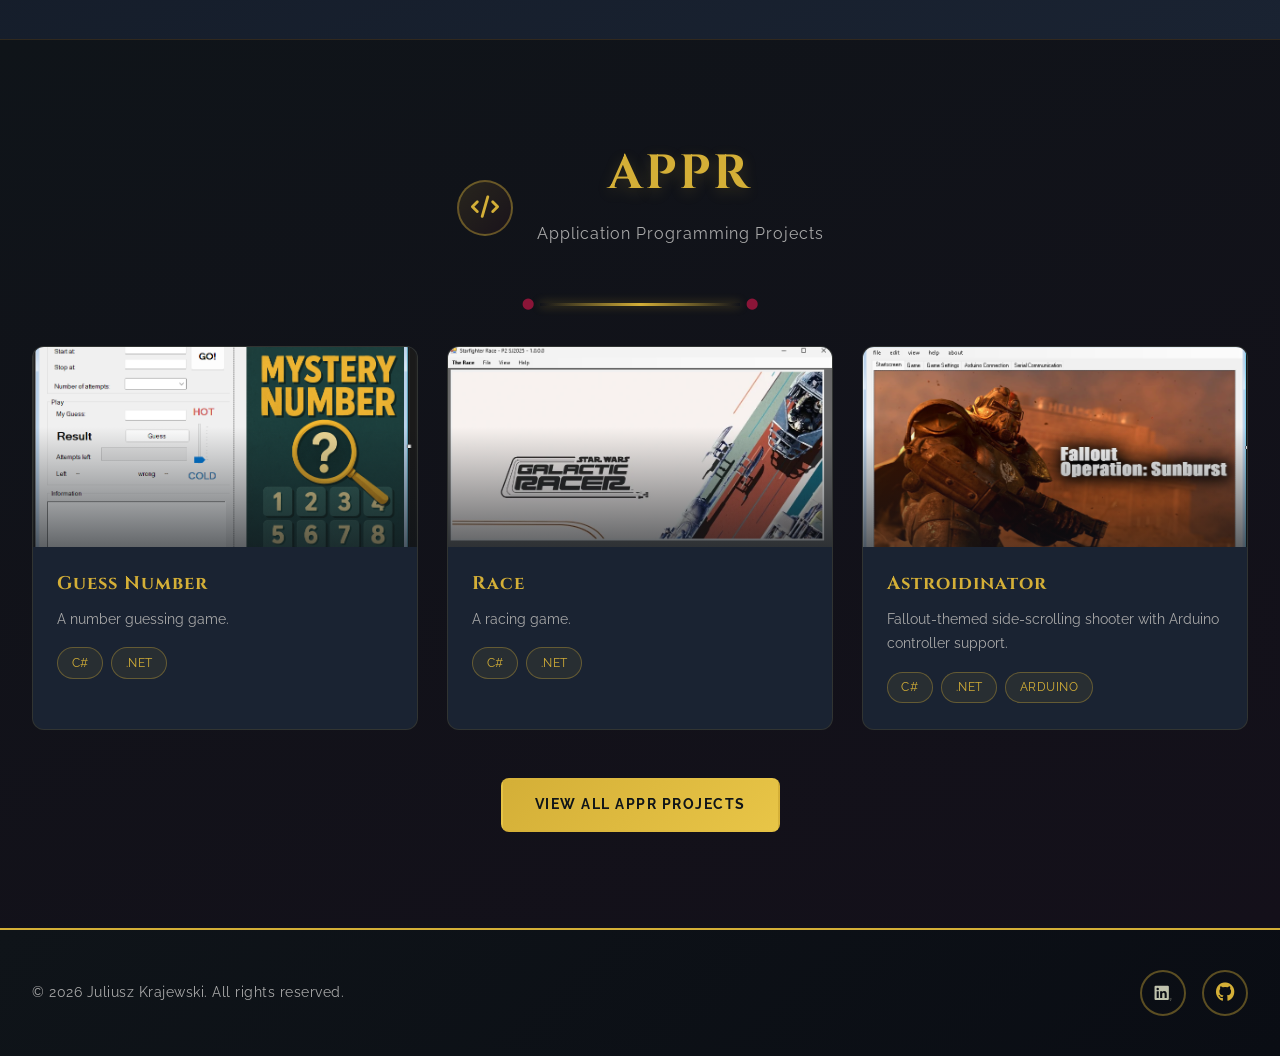
==== commit 1fa58491: "Fix HTML encoding issues in index.html" ====
--- a/index.html
+++ b/index.html
@@ -58,10 +58,10 @@
         <div class="hero-text">
             <p class="hero-eyebrow" data-i18n="hero.eyebrow" data-field="hero-eyebrow">Portfolio</p>
             <h1 class="hero-name" data-field="hero-name">Juliusz Krajewski</h1>
-            <p class="hero-title" data-field="hero-title">Software Engineering Student | Full-Stack Web Developer | Embedded Systems Enthusiast</p>
+            <p class="hero-title" data-i18n="hero.title">Software Engineering Student | Full-Stack Web Developer | Embedded Systems Enthusiast</p>
             <div class="hero-badge">
                 <i class="fas fa-award"></i>
-                <span data-field="hero-participation">Represented Ter AA at the 5th edition Drone Challenge</span>
+                <span data-i18n="hero.participation">Represented Ter AA at the 5th edition Drone Challenge</span>
             </div>
             <p class="hero-badge-sub" data-i18n="hero.badge_sub">
                 One of three students selected from the entire Ter AA Techniek & ICT college
@@ -115,8 +115,8 @@
 
             <!-- Right: bio, skills, languages -->
             <div class="about-right">
-                <h3 class="about-role" data-field="about-title">Software Engineering Student | Full-Stack Web Developer | Embedded Systems Enthusiast</h3>
-                <p class="about-bio" data-field="about-bio"></p>
+                <h3 class="about-role" data-i18n="about.role">Software Engineering Student | Full-Stack Web Developer | Embedded Systems Enthusiast</h3>
+                <p class="about-bio" data-i18n="about.bio"></p>
 
                 <div class="skills-block">
                     <p class="card-label" data-i18n="about.skills_proficient">Proficient In</p>
@@ -231,4 +231,4 @@
 <script src="scripts/portfolio-main.js"></script>
 
 </body>
-</html>+</html>
